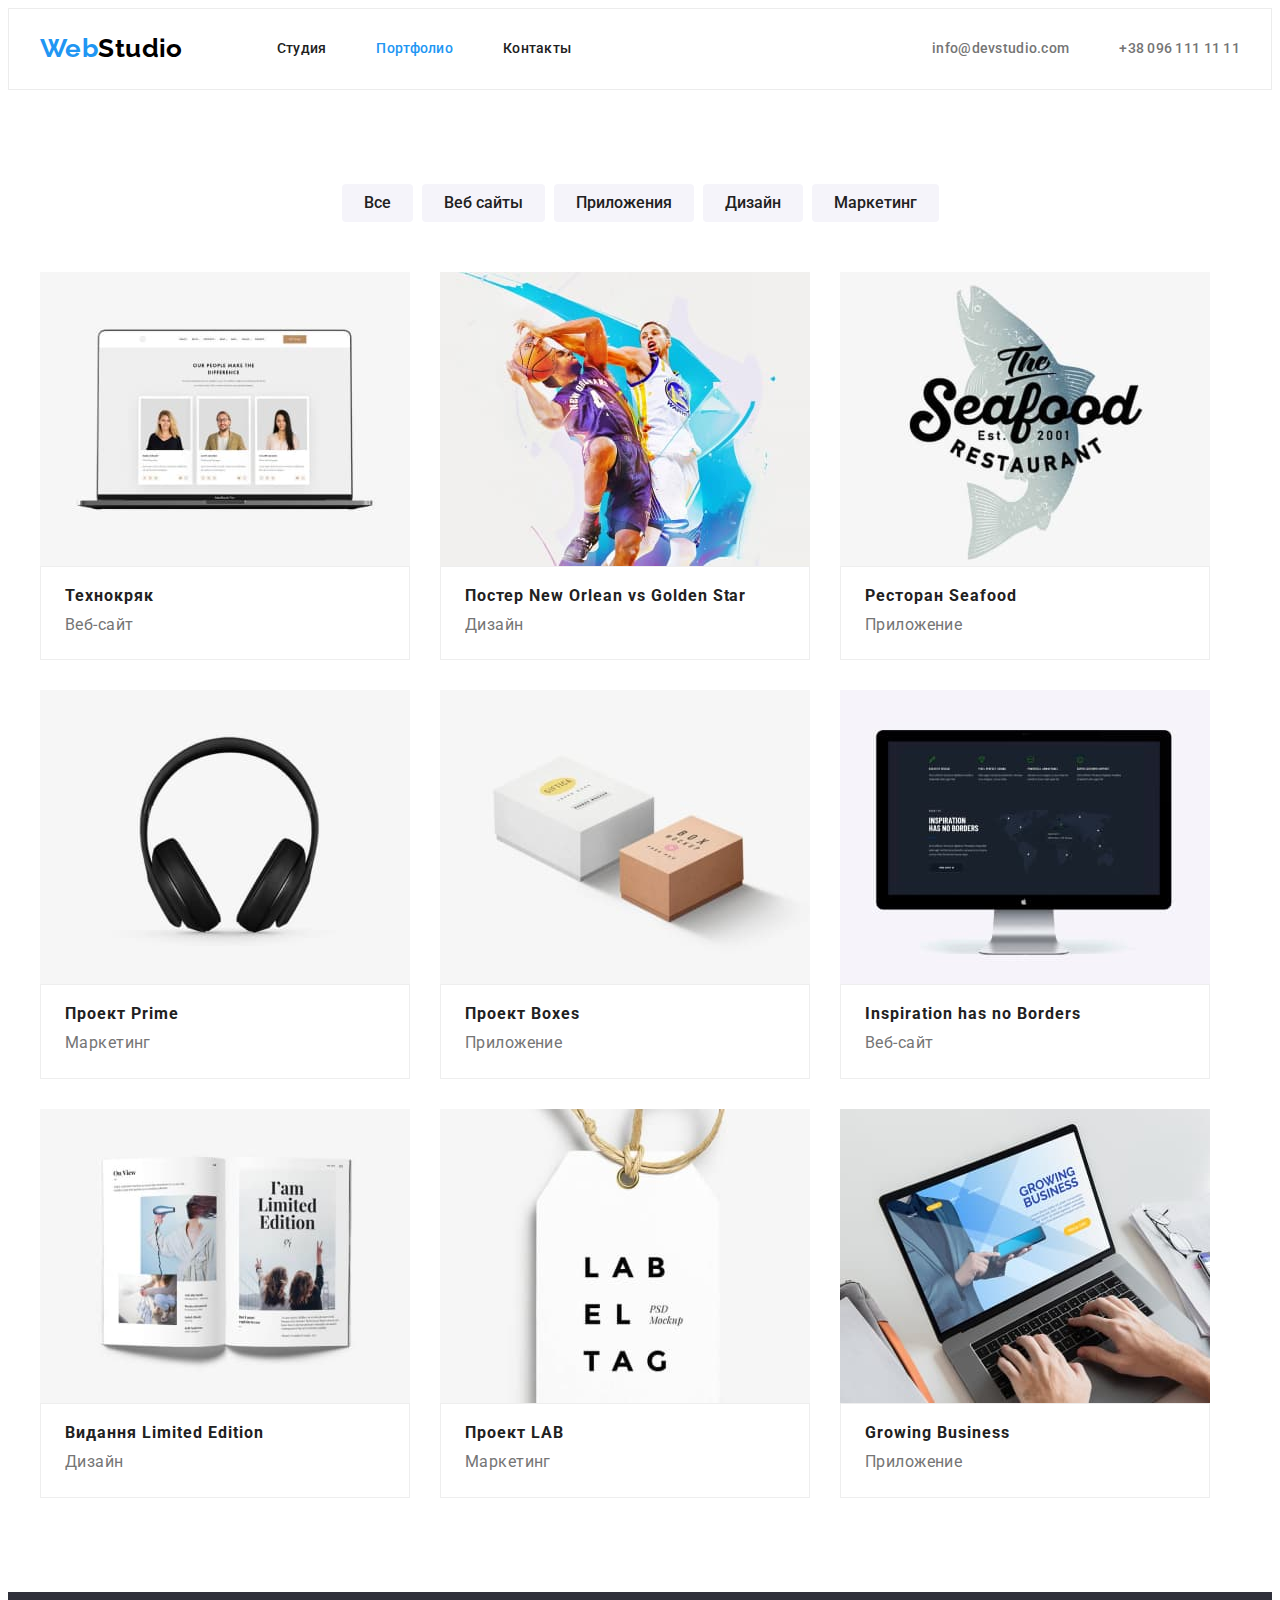
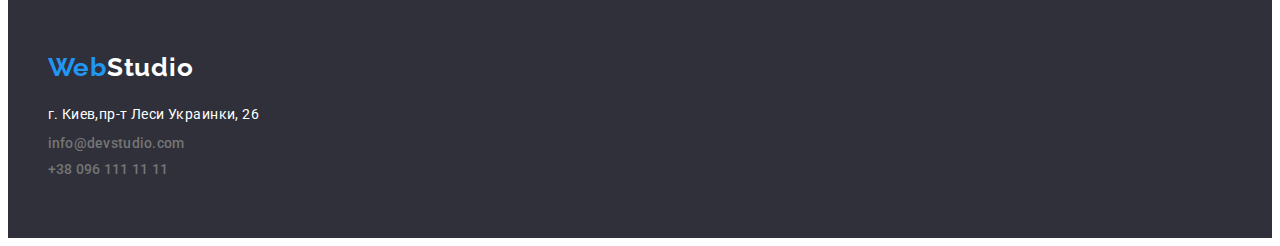
==== portfolio.html @ 620ed5c5 "First commit" ====
<!DOCTYPE html>
<html lang="ru">

<head>
  <meta charset="UTF-8">
  <meta http-equiv="X-UA-Compatible" content="IE=edge">
  <meta name="viewport" content="width=device-width, initial-scale=1.0">
  <title>Document</title>
  <link rel="preconnect" href="https://fonts.googleapis.com">
  <link rel="preconnect" href="https://fonts.gstatic.com" crossorigin>
  <link href="https://fonts.googleapis.com/css2?family=Raleway:wght@700&family=Roboto:wght@400;500;700;900&display=swap"
    rel="stylesheet">
    <link rel="stylesheet" href="https://cdnjs.cloudflare.com/ajax/libs/modern-normalize/1.1.0/modern-normalize.min.css"
      integrity="sha512-wpPYUAdjBVSE4KJnH1VR1HeZfpl1ub8YT/NKx4PuQ5NmX2tKuGu6U/JRp5y+Y8XG2tV+wKQpNHVUX03MfMFn9Q=="
      crossorigin="anonymous" referrerpolicy="no-referrer" />
  <link rel="stylesheet" href="./css/styles.css">
</head>
<body>
  <header class="header">
    <div class="conteiner header-conteiner">
    <nav class="navigation">
      <a class="logo link" href="/" lang="en">
        <span class="main-logo">Web</span>Studio
      </a>
      <ul class="nav list">
        <li class="nav-list-item"> <a class="nav-list link" href="./index.html">Студия</a></li>
        <li class="nav-list-item"> <a class="nav-list link is-active" href="">Портфолио</a></li>
        <li class="nav-list-item"> <a class="nav-list link" href="">Контакты</a></li>
      </ul>
    </nav>
    <ul class="contact contact-list list">
      <li class="contact-list-item"> <a class="contact-mail link" href="mailto:info@devstudio.com">info@devstudio.com</a></li>
      <li class="contact-list-item"> <a class="contact-number link" href="tel:+380961111111">+38 096 111 11 11</a></li>
    </ul>
    </div>
  </header>
  <main>
    <section class="section">
    <div class="conteiner">
      <h2 style="display: none;">Фильтр по примерам работ</h2>
    <ul class="filter list">
     <li class="filter-items"><button class="filter-btn" type="button">Все</button></li>
     <li class="filter-items"> <button class="filter-btn" type="button">Веб сайты</button> </li>
     <li class="filter-items"> <button class="filter-btn" type="button">Приложения</button> </li>
     <li class="filter-items"> <button class="filter-btn" type="button">Дизайн</button> </li>
     <li class="filter-items"> <button class="filter-btn" type="button">Маркетинг</button> </li>
    </ul>
    </div>
      <h2 style="display: none;">Примеры работ</h2>
      <div class="conteiner">
    <ul class="example-work list">
      <li class="example-work-items">
        <img src="./img/website.jpg" alt="веб сайт" width="370" height="294">
        <div class="conteiner-example">
        <h3 class="secondary-subtitle">Технокряк</h3>
        <p class="secondary-text">Веб-сайт</p>
        </div>
      </li>
      <li class="example-work-items">
        <img src="./img/design.jpg" alt="дизайн" width="370" height="294">
        <div class="conteiner-example">
        <h3 class="secondary-subtitle">Постер New Orlean vs Golden Star</h3>
        <p class="secondary-text">Дизайн</p>
        </div>
      </li>
      <li class="example-work-items">
        <img src="./img/application.jpg" alt="приложение" width="370" height="294">
        <div class="conteiner-example">
        <h3 class="secondary-subtitle">Ресторан Seafood</h3>
        <p class="secondary-text">Приложение</p>
        </div>
      </li>
      <li class="example-work-items">
        <img src="./img/marketing.jpg" alt="маркетинг" width="370" height="294">
        <div class="conteiner-example">
        <h3 class="secondary-subtitle">Проект Prime</h3>
        <p class="secondary-text">Маркетинг</p>
        </div>
      </li>
      <li class="example-work-items">
        <img src="./img/addition.jpg" alt="приложение" width="370" height="294">
        <div class="conteiner-example">
        <h3 class="secondary-subtitle">Проект Boxes</h3>
        <p class="secondary-text">Приложение</p>
        </div>
      </li>
      <li class="example-work-items">
        <img src="./img/website2.jpg" alt="веб сайт" width="370" height="294">
        <div class="conteiner-example">
        <h3 class="secondary-subtitle" lang="en">Inspiration has no Borders</h3>
        <p class="secondary-text">Веб-сайт</p>
        </div>
      </li>
      <li class="example-work-items">
        <img src="./img/design2.jpg" alt="дизайн" width="370" height="294">
        <div class="conteiner-example">
        <h3 class="secondary-subtitle">Видання Limited Edition</h3>
        <p class="secondary-text">Дизайн</p>
        </div>
      </li>
      <li class="example-work-items">
        <img src="./img/marketing2.jpg" alt="маркетинг" width="370" height="294">
        <div class="conteiner-example">
        <h3 class="secondary-subtitle">Проект LAB</h3>
        <p class="secondary-text">Маркетинг</p>
        </div>
      </li>
      <li class="example-work-items">
        <img src="./img/addition2.jpg" alt="приложение" width="370" height="294">
        <div class="conteiner-example">
        <h3 class="secondary-subtitle" lang="en">Growing Business</h3>
        <p class="secondary-text">Приложение</p>
        </div>
      </li>
    </ul>
    </div>
    </section>
  </main>
<footer>
  <div class="conteiner conteiner-footer">
  <a class="footer-logo link" href="/" lang="en">
    <span class="main-logo">Web</span>Studio
  </a>
  <address>
    <ul class="list">
      <li class="footer-address"><a class="address link" href="https://goo.gl/maps/7iSsdwD6weHtM2xa7" target="blank"
          rel="noopener noreferrer">г. Киев,пр-т Леси Украинки, 26</a></li>
      <li class="footer-contact"><a class="contact-mail link" href="mailto:info@devstudio.com">info@devstudio.com</a></li>
      <li><a class="contact-number link" href="tel:+380961111111">+38 096 111 11 11</a></li>
    </ul>
  </address>
  </div>
</footer>
</body>
</html>
---- css/styles.css ----
:root {
  --main-font-family: "Roboto", sans-serif;
  --basic-color-font: #212121;
  --secondary-color-font: #757575;
  --color-accent: #2196F3;
  --secondary-color-accent:#FFFFFF;
  --main-beckground-color:#E5E5E5;}

.list {list-style: none;}

.link {text-decoration: none;}

h1,h2,h3,p {
  margin-top: 0;
  margin-bottom: 0;
}

ul,ol {
margin-top: 0;
margin-bottom: 0;
padding-left: 0;
}

img {
display: block;
}

address {font-style: normal;}

body {
font-family: var(--main-font-family);
font-size: 14px;
line-height: 1.14;
background: var(--secondary-color-accent);
letter-spacing: 0.03em;
}

footer {
background: #2F303A;
}

.conteiner {
width:1200px;
padding-left: 15px;
padding-right: 15px;
margin-left: auto;
margin-right: auto;}

.section {
padding-top: 94px;
padding-bottom: 94px;}

/*=======HEADER=======*/

.header {
/*padding-top: 24px;
padding-bottom: 25px;*/
height: 80px;;
border: 1px solid #ECECEC;
}

.header-conteiner {
display: flex;
}

.navigation {
display: flex;
align-items: center;
}

.header-conteiner {
display: flex;
justify-content:space-between;
}

.logo {
  margin-right: 94px;
  padding-top: 24px;
  padding-bottom: 25px;

  font-family: 'Raleway', sans-serif;
  color: #000000;
  font-weight: 700;
  font-size: 26px;
  line-height:1.19;
}

.main-logo {color:var(--color-accent)}

.nav-list { 
font-family:var(--main-font-family);
font-weight: 500;
letter-spacing: 0.02em;
color: var(--basic-color-font);
}

.nav-list:hover, 
.nav-list:focus 
{
color: var(--color-accent);
}

.nav-list-item {
display: block;
padding-top: 32px;
padding-bottom: 32px;
}

.contact-list-item {
  padding-top: 32px;
  padding-bottom: 32px;
  }

.nav {
display: flex;
gap: 50px;
}
 

.contact {
display: flex;
align-items: center;
gap: 50px;}


.is-active {color: var(--color-accent);}

.contact-mail {
font-family: var(--main-font-family);
font-weight: 500;
letter-spacing: 0.02em;
color: var(--secondary-color-font);}

.contact-mail:hover,
.contact-mail:focus {
color: var(--color-accent)
}

.contact-number {
font-family: var(--main-font-family);
font-weight: 500;
letter-spacing: 0.02em;
color: var(--secondary-color-font);}

.contact-number:hover,
.contact-number:focus 
{color: var(--color-accent);}

/*=======END HEADER=======*/

/*=======START HERO=======*/

.hero {
background: #2F303A;
padding-top: 200px;
padding-bottom: 200px;}

.main-title {
text-align: center;
width: 696px;
margin-left: auto;
margin-right: auto;

font-family: var(--main-font-family);
font-style: Black;
font-size: 44px;
line-height: 1.36;
letter-spacing: 0.06em;
text-transform: uppercase;

color: var(--secondary-color-accent);
}

.modal-btn {
display: block;
margin: auto;
margin-top: 30px;
padding: 10px 32px;
border: var(--color-accent);
border-radius: 4px;
box-shadow: 0px 4px 4px rgba(0, 0, 0, 0.15);

font-family: var(--main-font-family);
font-weight: 700;
font-size: 16px;
line-height: 1.87;
letter-spacing: 0.06em;
color: var(--secondary-color-accent);
background:var(--color-accent);
cursor: pointer;}

.modal-btn:hover,
.modal-btn:focus
{background: var(--color-accent);}

/*=======END HERO=======*/

/*=======SECTION BENEFITS=======*/

/*.benefits {background:#E5E5E5;}*/

.benefits-list {display: flex;}

.benefits-items:not(:last-child) {
margin-right: 30px;
}

.subtitle {
margin-bottom: 10px;

font-family: var(--main-font-family);
font-weight: 700;
font-size: 14px;
line-height: 1.14;
text-transform: uppercase;

color: var(--basic-color-font);}

.subtitle-team {
  margin-bottom: 10px;

  font-family: var(--main-font-family);
  font-weight: 500;
  font-size: 16px;
  line-height: 1.18;
  text-align: center;

  color:var(--basic-color-font);}

.text {
font-family: var(--main-font-family);
  font-size: 14px;
  line-height: 1.71;

  color: var(--secondary-color-font);
}

.text-team {font-family: var(--main-font-family);
  font-size: 16px;
  line-height: 1.18;
  text-align: center;

  color: var(--secondary-color-font);}

.title {
  margin-bottom: 50px;
  font-family: var(--main-font-family);
  font-weight: 700;
  font-size: 36px;
  line-height: 1.16;
  text-align: center;
  
  color: var(--basic-color-font);}

/*======= END SECTION BENEFITS=======*/

/*=======SECTION FIELD=======*/

.field-section {
padding-top: 0px;
}

.field {
display: flex;
flex-wrap: wrap;
margin-left: -30px;
}

.field-item {
flex-basis: calc((100% - 90px) / 3);
margin-left: 30px;
}
/*======= END SECTION FIELD=======*/

/*=======SECTION COMMAND=======*/

.team-section {
background: #F5F4FA;
}

.team-list {
display: flex;
flex-wrap: wrap;
margin-left: -30px;
}

.team-items {
flex-basis: calc((100% - 120px) / 4);
margin-left: 30px;
}

.conteiner-team {
background: var(--secondary-color-accent);
padding-top: 30px;
padding-bottom: 30px;
border-radius: 0px 0px 4px 4px;
}

/*=======END SECTION COMMAND=======*/

/*=======FOOTER=======*/

.footer-logo {
display: block;
margin-bottom: 20px;

font-family: 'Raleway';
font-style: normal;
font-weight: 700;
font-size: 26px;
line-height: 1.19;
letter-spacing: 0.03em;
color: var(--secondary-color-accent);
}

.address {
font-family: var(--main-font-family);
font-style: Regular;
font-size: 14px;
line-height: 1.71;
color: var(--secondary-color-accent);}

.section-footer {
background: #2F303A;
}

/*======= END FOOTER=======*/

/*=======PORTFOLIO PADGE=======*/

.secondary-text {
font-family: var(--main-font-family);
font-size: 16px;
line-height: 1.87;

color: var(--secondary-color-font);}

.secondary-subtitle{
margin-bottom: 4px;

font-family: var(--main-font-family);
font-weight: 700;
letter-spacing: 0.06em;

color: var(--basic-color-font);}

.filter {
display: flex;
justify-content: center;
margin-bottom: 50px;
gap: 9px;
}

.filter-btn {
  padding:6px 22px;

  border: var(--basic-color-font);

  font-family: var(--main-font-family);
  font-weight: 500;
  font-size: 16px;
  line-height: 1.62;
  text-align: center;
  cursor: pointer;

  color: var(--basic-color-font);
  background: #F5F4FA;

  border-radius: 4px;}

.filter-btn:hover,
.filter-btn:focus {
  background: var(--color-accent);
  color: var(--secondary-color-accent);
  border: var(--color-accent);
  }

.example-work {
display: flex;
flex-wrap: wrap;
gap: 30px;
}

.example-work-items:not(:3n) {
flex-basis: calc(100%-60px)/3;
margin-right: 30px;
margin-bottom: 20px;
}

.conteiner-example {
padding: 20px 24px;
border: 1px solid #EEEEEE;
}

.footer-address {
margin-bottom: 10px;
}

.footer-contact {
margin-bottom: 10px;
}

.conteiner-footer {
padding-right: 0px;
padding-bottom: 60px;
padding-top: 60px;
}

.logo-footer {
margin-right: 0px;
margin-bottom: 20px;
}
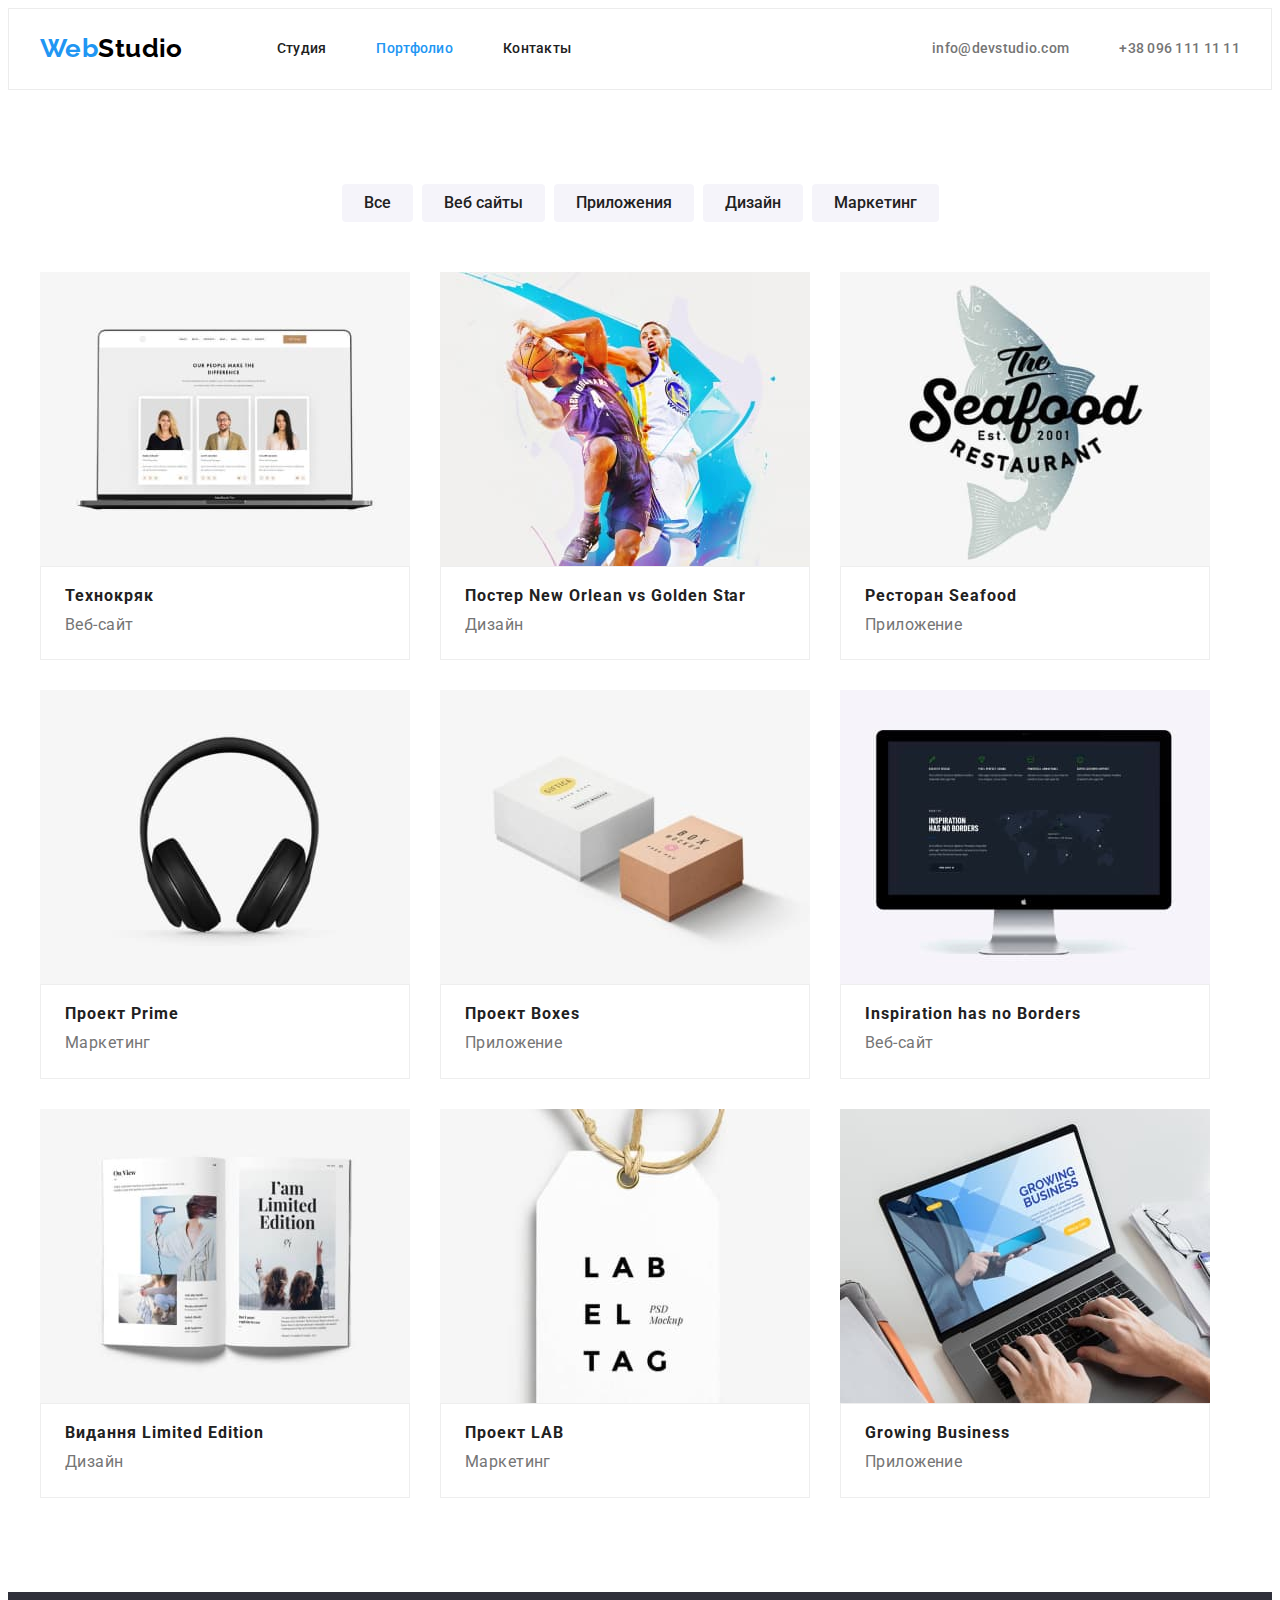
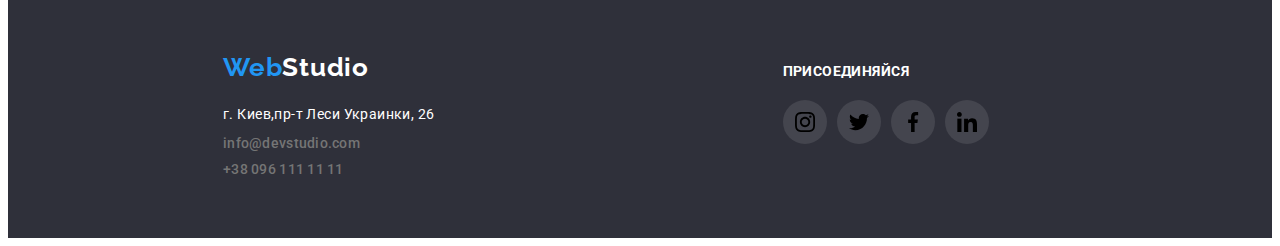
==== commit b18386c6: "First commit" ====
--- a/portfolio.html
+++ b/portfolio.html
@@ -37,7 +37,7 @@
   <main>
     <section class="section">
     <div class="conteiner">
-      <h2 style="display: none;">Фильтр по примерам работ</h2>
+      <h2 class="visyally-hidden">Фильтр по примерам работ</h2>
     <ul class="filter list">
      <li class="filter-items"><button class="filter-btn" type="button">Все</button></li>
      <li class="filter-items"> <button class="filter-btn" type="button">Веб сайты</button> </li>
@@ -46,7 +46,7 @@
      <li class="filter-items"> <button class="filter-btn" type="button">Маркетинг</button> </li>
     </ul>
     </div>
-      <h2 style="display: none;">Примеры работ</h2>
+      <h2 class="visyally-hidden">Примеры работ</h2>
       <div class="conteiner">
     <ul class="example-work list">
       <li class="example-work-items">
@@ -116,20 +116,36 @@
     </div>
     </section>
   </main>
-<footer>
-  <div class="conteiner conteiner-footer">
-  <a class="footer-logo link" href="/" lang="en">
-    <span class="main-logo">Web</span>Studio
-  </a>
-  <address>
-    <ul class="list">
-      <li class="footer-address"><a class="address link" href="https://goo.gl/maps/7iSsdwD6weHtM2xa7" target="blank"
-          rel="noopener noreferrer">г. Киев,пр-т Леси Украинки, 26</a></li>
-      <li class="footer-contact"><a class="contact-mail link" href="mailto:info@devstudio.com">info@devstudio.com</a></li>
-      <li><a class="contact-number link" href="tel:+380961111111">+38 096 111 11 11</a></li>
+  <footer class="section-footer">
+    <div class="conteiner conteiner-footer">
+    <a class="footer-logo link" href="/" lang="en">
+        <span class="main-logo">Web</span>Studio
+    </a>
+    <address>
+        <ul class="list">
+            <li class="footer-address"><a class="address link" href="https://goo.gl/maps/7iSsdwD6weHtM2xa7" 
+                target="blank" rel="noopener noreferrer">г. Киев,пр-т Леси Украинки, 26</a></li>
+            <li class="footer-contact"><a class="contact-mail link" href="mailto:info@devstudio.com">info@devstudio.com</a></li>
+            <li><a class="contact-number link" href="tel:+380961111111">+38 096 111 11 11</a></li>
+        </ul>
+    </address>
+    </div>
+    <div class="conteiner footer-social">
+    <p class="text-footer">ПРИСОЕДИНЯЙСЯ</p>
+    <ul class="footer-social-item list">
+        <li> <a class="social-footer" href=""><svg class="social-footer-icon" width="20" height="20"><use href="./img/sprate-svg.svg#instagram"></use></svg>
+        </a></li>
+        <li> <a class="social-footer" href=""><svg class="social-footer-icon" width="20" height="20"><use href="./img/sprate-svg.svg#twitter"></use></svg>
+        </a></li>
+        </a></li>
+        <li> <a class="social-footer" href=""><svg class="social-footer-icon" width="20" height="20"><use href="./img/sprate-svg.svg#facebook"></use></svg>
+        </a></li>
+        </a></li>
+        <li> <a class="social-footer" href=""><svg class="social-footer-icon" width="20" height="20"><use href="./img/sprate-svg.svg#linkedin"></use></svg>
+        </a></li>
+        </a></li>  
     </ul>
-  </address>
-  </div>
+    </div>
 </footer>
 </body>
 </html>--- a/css/styles.css
+++ b/css/styles.css
@@ -50,6 +50,17 @@
 padding-top: 94px;
 padding-bottom: 94px;}
 
+.visyally-hidden {
+position: absolute;
+width: 1px;
+height: 1px;
+margin: -1px;
+padding: 0px;
+overflow: hidden;
+border: 0;
+clip: rect(0 0 0 0);
+}
+
 /*=======HEADER=======*/
 
 .header {
@@ -146,12 +157,32 @@
 .contact-number:focus 
 {color: var(--color-accent);}
 
+.mail-svg {
+fill: #757575;
+}
+
+.tel-svg {
+fill: #757575;
+}
+
+.mail-svg:hover,
+.mail-svg:focus {
+  fill: var(--color-accent);
+}
+
+.tel-svg:hover,
+.tel-svg:focus {
+  fill: var(--color-accent);
+}
 /*=======END HEADER=======*/
 
 /*=======START HERO=======*/
 
 .hero {
-background: #2F303A;
+background-image:linear-gradient(rgba(47, 48, 58, 0.4), rgba(47, 48, 58, 0.4)), 
+  url("../img/hero.png");
+background-size: cover;
+background-color: #C4C4C4;
 padding-top: 200px;
 padding-bottom: 200px;}
 
@@ -197,8 +228,6 @@
 
 /*=======SECTION BENEFITS=======*/
 
-/*.benefits {background:#E5E5E5;}*/
-
 .benefits-list {display: flex;}
 
 .benefits-items:not(:last-child) {
@@ -235,7 +264,10 @@
   color: var(--secondary-color-font);
 }
 
-.text-team {font-family: var(--main-font-family);
+.text-team {
+  margin-bottom: 16px;
+
+  font-family: var(--main-font-family);
   font-size: 16px;
   line-height: 1.18;
   text-align: center;
@@ -293,10 +325,68 @@
 background: var(--secondary-color-accent);
 padding-top: 30px;
 padding-bottom: 30px;
+padding-left: 32px;
+padding-right: 32px;
 border-radius: 0px 0px 4px 4px;
-}
+box-shadow: 0px 1px 3px rgba(0, 0, 0, 0.12), 0px 1px 1px rgba(0, 0, 0, 0.14), 0px 2px 1px rgba(0, 0, 0, 0.2);
+}
+
+.team-items-social {
+display: flex;
+justify-content: center;
+justify-content: space-between;
+}
+
+.social-items-icon {
+fill: #AFB1B8;
+} 
+
+.social-items-icon:hover,
+.social-items-icon:focus {
+fill: #FFFFFF;
+}
+
+.social-items {
+display: flex;
+align-items: center;
+justify-content: center;
+width: 44px;
+height: 44px;
+background-color: #FFFFFF;
+border-radius: 50%;
+}
+
+.social-items:hover,
+.social-items:focus { 
+background-color: var(--color-accent);
+fill: #FFFFFF}
 
 /*=======END SECTION COMMAND=======*/
+
+/*=======CLIENT=======*/
+
+.client {
+display: flex;
+justify-content:center;
+gap: 30px;
+fill: #AFB1B8;
+}
+
+.client-items :hover,
+.client-items :focus {
+fill: var(--color-accent);
+}
+
+.client-list {
+box-sizing: border-box;
+
+position: absolute;
+width: 170px;
+height: 92px;
+left: 215px;
+
+border: 1px solid #AFB1B8;
+border-radius: 4px;}
 
 /*=======FOOTER=======*/
 
@@ -321,9 +411,78 @@
 color: var(--secondary-color-accent);}
 
 .section-footer {
+display: flex;
 background: #2F303A;
 }
 
+.social-footer {
+display: flex;
+align-items: center;
+justify-content: center;
+margin-right: 10px;
+width: 44px;
+height: 44px;
+background-color: rgba(255, 255, 255, 0.1);
+border-radius: 50%;
+}
+
+.social-footer :hover,
+.social-footer :focus {
+background-color: var(--color-accent);
+}
+
+.social-footer-icon {
+  justify-content: center;
+  align-items: center;
+}
+
+.social-footer-icon :hover,
+.social-footer-icon :focus {
+fill: #EEEEEE;
+}
+
+.footer-social-item {
+display: flex;
+justify-content: left;
+}
+
+.text-footer {
+  margin-bottom: 20px;
+  font-family: var(--main-font-family);
+  font-style: normal;
+  font-weight: 700;
+  font-size: 14px;
+  line-height: 1.14;
+  letter-spacing: 0.03em;
+  
+  color: var(--secondary-color-accent);
+}
+
+.footer-social {
+display: block;
+padding-top: 72px;
+}
+
+.footer-address {
+  margin-bottom: 10px;
+  }
+  
+  .footer-contact {
+  margin-bottom: 10px;
+  }
+  
+  .conteiner-footer {
+  padding-right: 0px;
+  padding-bottom: 60px;
+  padding-top: 60px;
+  margin-right: 70px;
+  margin-left: 200px;
+  }
+  
+  .logo-footer {
+  margin-right: 0px;
+  margin-bottom: 20px;
+  }
 /*======= END FOOTER=======*/
 
 /*=======PORTFOLIO PADGE=======*/
@@ -391,22 +550,3 @@
 padding: 20px 24px;
 border: 1px solid #EEEEEE;
 }
-
-.footer-address {
-margin-bottom: 10px;
-}
-
-.footer-contact {
-margin-bottom: 10px;
-}
-
-.conteiner-footer {
-padding-right: 0px;
-padding-bottom: 60px;
-padding-top: 60px;
-}
-
-.logo-footer {
-margin-right: 0px;
-margin-bottom: 20px;
-}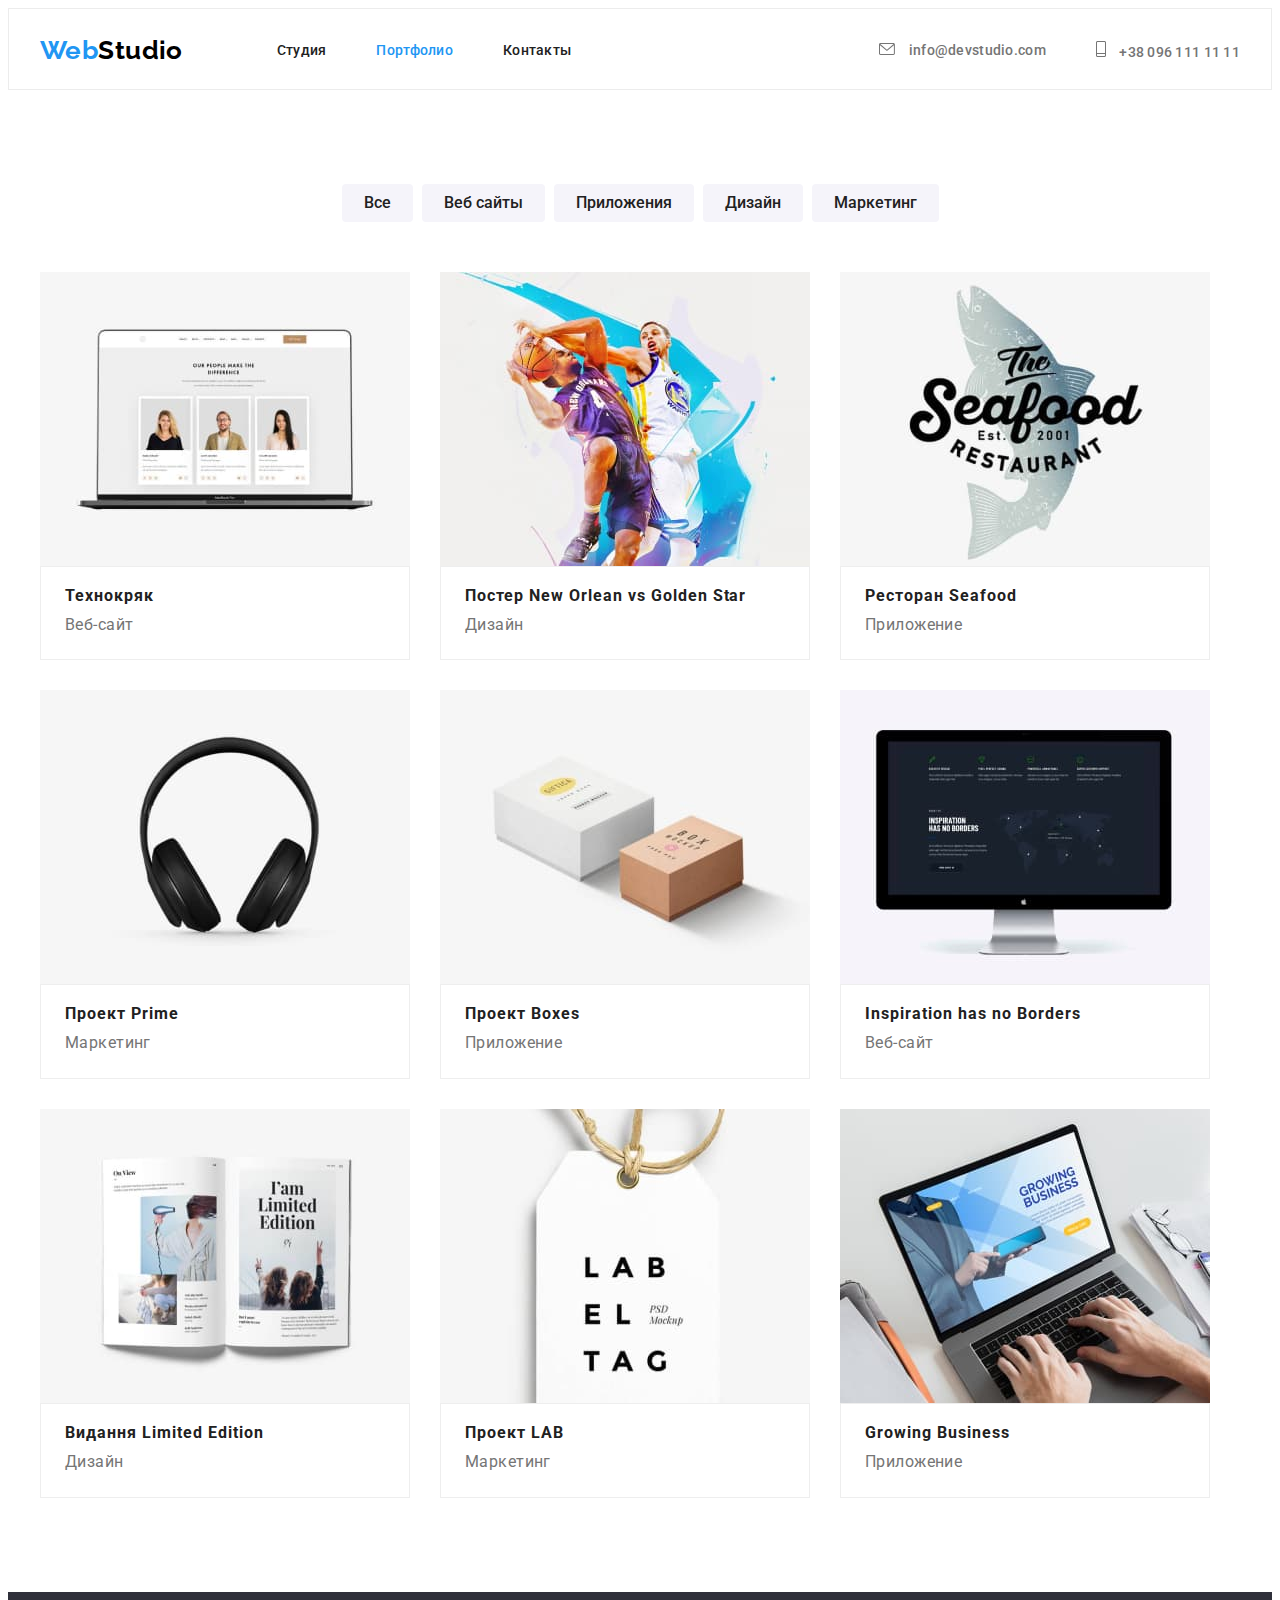
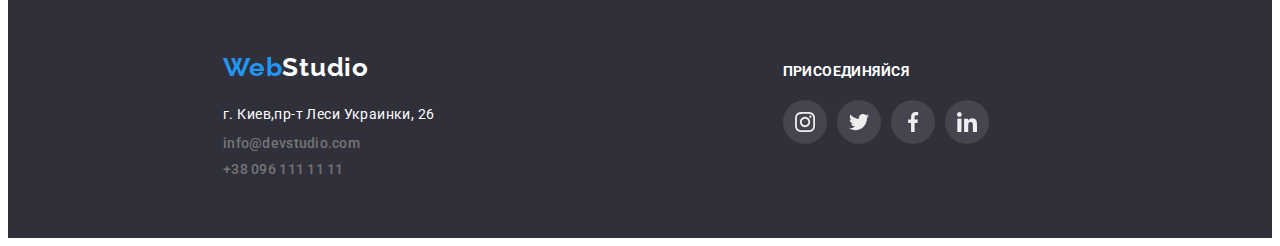
==== commit 9a22353f: "First commit" ====
--- a/portfolio.html
+++ b/portfolio.html
@@ -19,27 +19,35 @@
   <header class="header">
     <div class="conteiner header-conteiner">
     <nav class="navigation">
-      <a class="logo link" href="/" lang="en">
-        <span class="main-logo">Web</span>Studio
-      </a>
-      <ul class="nav list">
-        <li class="nav-list-item"> <a class="nav-list link" href="./index.html">Студия</a></li>
-        <li class="nav-list-item"> <a class="nav-list link is-active" href="">Портфолио</a></li>
-        <li class="nav-list-item"> <a class="nav-list link" href="">Контакты</a></li>
-      </ul>
+        <a class="logo link"  href="/" lang="en">
+            <span class="main-logo">Web</span>Studio
+        </a>
+        <ul class="nav list">
+            <li class="nav-list-item"> <a class="nav-list link" href="index.html">Студия</a></li>
+            <li class="nav-list-item"> <a class="nav-list link is-active">Портфолио</a></li>
+            <li class="nav-list-item"> <a class="nav-list link" href="">Контакты</a></li>
+        </ul>
     </nav>
-    <ul class="contact contact-list list">
-      <li class="contact-list-item"> <a class="contact-mail link" href="mailto:info@devstudio.com">info@devstudio.com</a></li>
-      <li class="contact-list-item"> <a class="contact-number link" href="tel:+380961111111">+38 096 111 11 11</a></li>
+    <ul class="contact list">
+        <li class="contact-list-item">  
+            <svg class="mail-svg" width="16" height="12">
+            <use href="./img/sprate-svg.svg#email"></use></svg>
+        <a class="contact-mail link" href="mailto:info@devstudio.com">info@devstudio.com</a></li>
+        <li class="contact-list-item"> 
+            <svg class="tel-svg" width="10" height="16">
+            <use href="./img/sprate-svg.svg#telefon"></use>
+            </svg>
+            <a class="contact-number link" href="tel:+380961111111">+38 096 111 11 11</a>
+        </li>
     </ul>
     </div>
-  </header>
+</header>
   <main>
     <section class="section">
     <div class="conteiner">
       <h2 class="visyally-hidden">Фильтр по примерам работ</h2>
     <ul class="filter list">
-     <li class="filter-items"><button class="filter-btn" type="button">Все</button></li>
+     <li class="filter-items"> <button class="filter-btn" type="button">Все</button></li>
      <li class="filter-items"> <button class="filter-btn" type="button">Веб сайты</button> </li>
      <li class="filter-items"> <button class="filter-btn" type="button">Приложения</button> </li>
      <li class="filter-items"> <button class="filter-btn" type="button">Дизайн</button> </li>
--- a/css/styles.css
+++ b/css/styles.css
@@ -118,6 +118,7 @@
 }
 
 .contact-list-item {
+  align-items: center;
   padding-top: 32px;
   padding-bottom: 32px;
   }
@@ -158,10 +159,21 @@
 {color: var(--color-accent);}
 
 .mail-svg {
+margin-right: 10px;
+align-items: center;
 fill: #757575;
 }
 
+
+.mail :hover,
+.mail :focus {
+color: var(--color-accent);
+fill: #2196F3;
+}
+
 .tel-svg {
+margin-right: 10px;
+align-items: center;
 fill: #757575;
 }
 
@@ -180,7 +192,7 @@
 
 .hero {
 background-image:linear-gradient(rgba(47, 48, 58, 0.4), rgba(47, 48, 58, 0.4)), 
-  url("../img/hero.png");
+  url("../img/hero.jpg");
 background-size: cover;
 background-color: #C4C4C4;
 padding-top: 200px;
@@ -284,6 +296,22 @@
   
   color: var(--basic-color-font);}
 
+  .antenna-svg {
+    background-color:#F5F4FA;
+  }
+
+.benefits-items-svg {
+display: flex;
+justify-content: center;
+align-items: center;
+border: 4px solid#F5F4FA;
+background-color:#F5F4FA;
+width: 270px;
+height: 120px;
+border-radius: 4px;
+margin-bottom: 30px;
+}
+
 /*======= END SECTION BENEFITS=======*/
 
 /*=======SECTION FIELD=======*/
@@ -377,17 +405,25 @@
 fill: var(--color-accent);
 }
 
-.client-list {
-box-sizing: border-box;
-
-position: absolute;
+.client-items-logo {
+display: flex;
+justify-content: center;
+align-items: center;
+border: 1px solid#AFB1B8;
+border-radius: 4px;
 width: 170px;
 height: 92px;
-left: 215px;
-
-border: 1px solid #AFB1B8;
-border-radius: 4px;}
-
+}
+
+.client-items :hover,
+.client-items:focus {
+border: var(--color-accent);
+}
+
+.client-items-logo:hover,
+.client-items-logo:focus {
+  border: 1px solid var(--color-accent);
+}
 /*=======FOOTER=======*/
 
 .footer-logo {
@@ -415,6 +451,16 @@
 background: #2F303A;
 }
 
+.footer-social {
+display: block;
+padding-top: 72px;
+}
+
+.footer-social-item {
+display: flex;
+justify-content: left;
+}
+
 .social-footer {
 display: flex;
 align-items: center;
@@ -432,18 +478,7 @@
 }
 
 .social-footer-icon {
-  justify-content: center;
-  align-items: center;
-}
-
-.social-footer-icon :hover,
-.social-footer-icon :focus {
 fill: #EEEEEE;
-}
-
-.footer-social-item {
-display: flex;
-justify-content: left;
 }
 
 .text-footer {
@@ -458,11 +493,6 @@
   color: var(--secondary-color-accent);
 }
 
-.footer-social {
-display: block;
-padding-top: 72px;
-}
-
 .footer-address {
   margin-bottom: 10px;
   }
@@ -532,6 +562,7 @@
   background: var(--color-accent);
   color: var(--secondary-color-accent);
   border: var(--color-accent);
+  box-shadow: 0px 3px 1px rgba(0, 0, 0, 0.1), 0px 1px 2px rgba(0, 0, 0, 0.08), 0px 2px 2px rgba(0, 0, 0, 0.12);
   }
 
 .example-work {
@@ -550,3 +581,7 @@
 padding: 20px 24px;
 border: 1px solid #EEEEEE;
 }
+
+.example-work :hover,
+.example-work :focus {
+box-shadow: 0px 1px 1px rgba(0, 0, 0, 0.12), 0px 4px 4px rgba(0, 0, 0, 0.06), 1px 4px 6px rgba(0, 0, 0, 0.16);}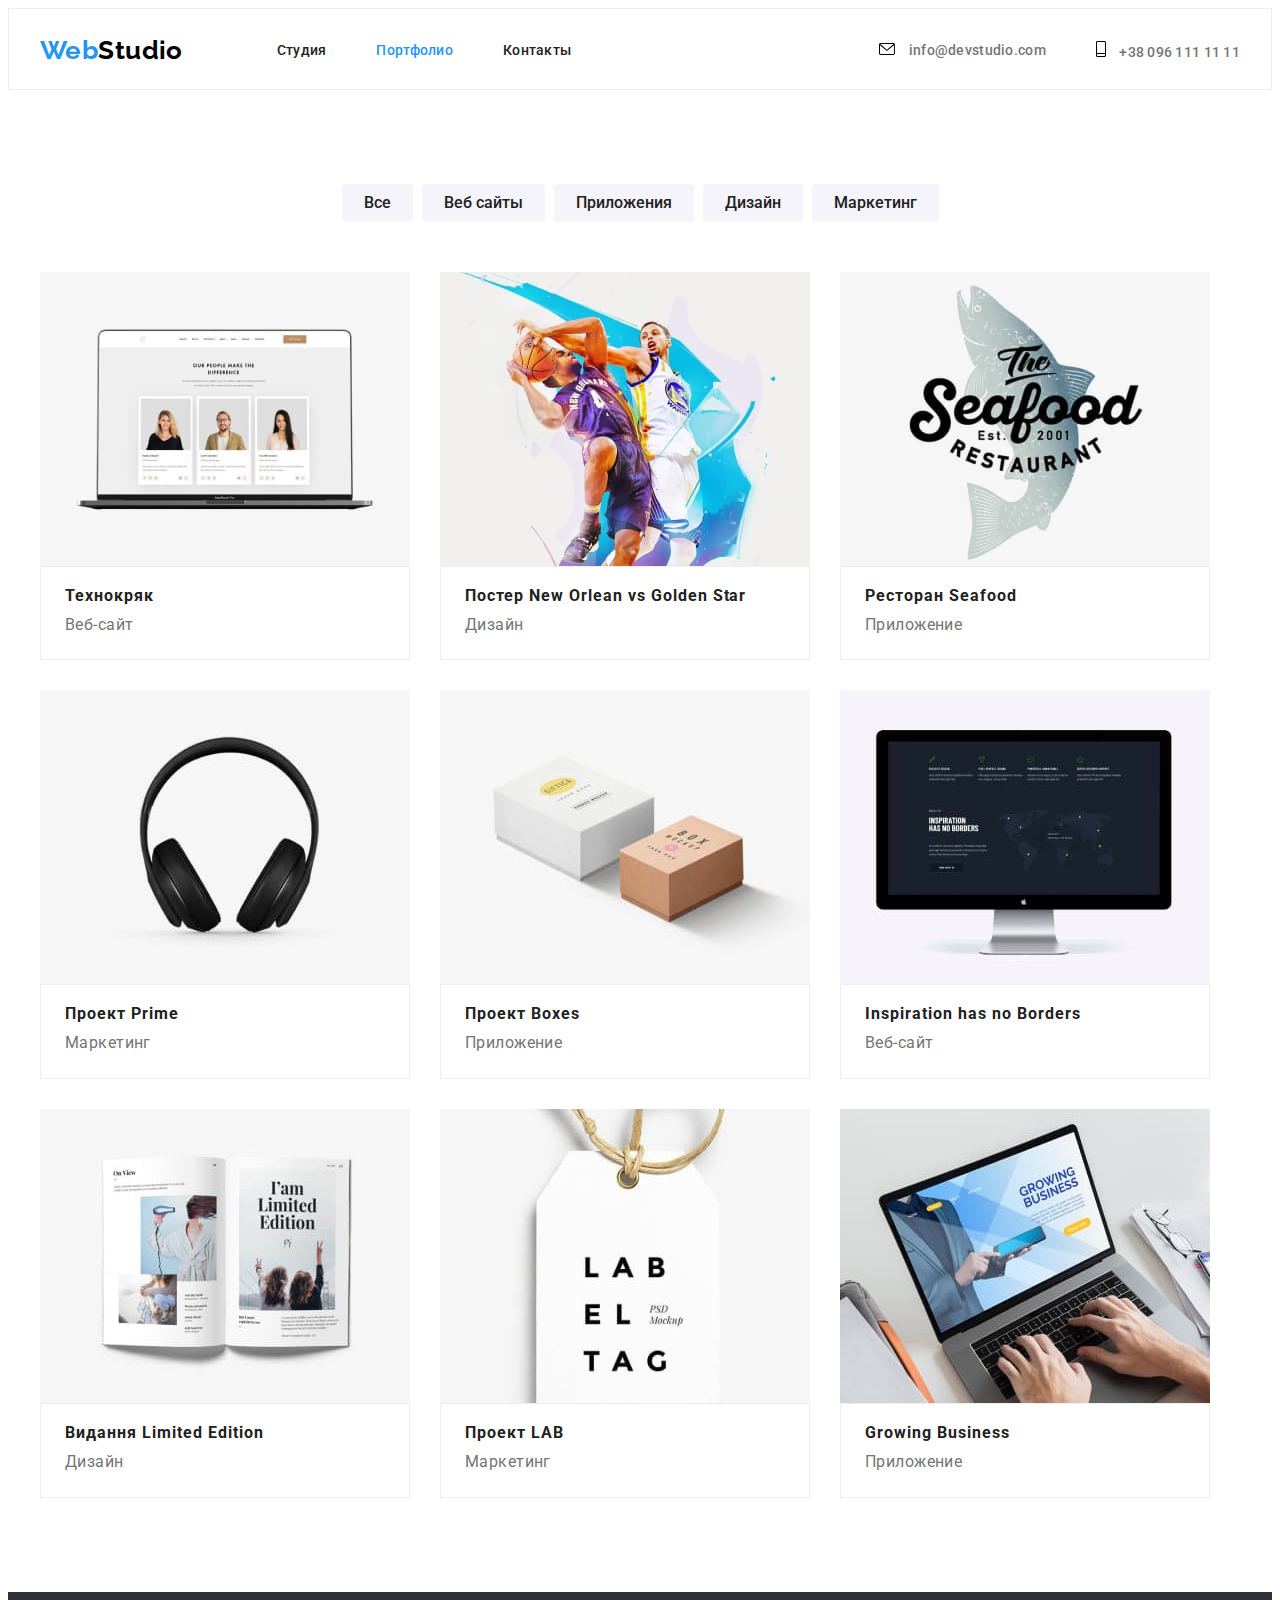
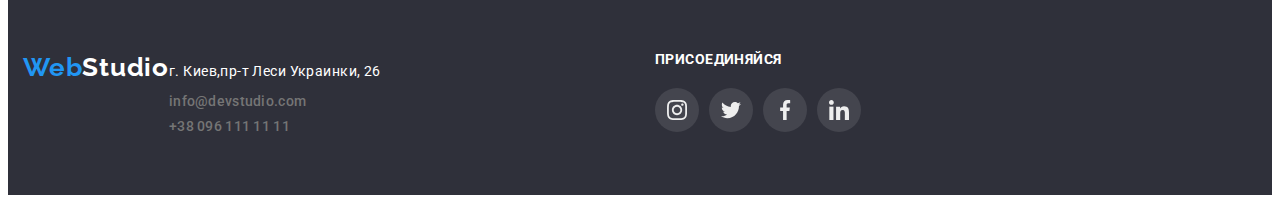
==== commit ab2eff81: "First commit" ====
--- a/portfolio.html
+++ b/portfolio.html
@@ -58,67 +58,76 @@
       <div class="conteiner">
     <ul class="example-work list">
       <li class="example-work-items">
+        <a class="work-example">
         <img src="./img/website.jpg" alt="веб сайт" width="370" height="294">
         <div class="conteiner-example">
         <h3 class="secondary-subtitle">Технокряк</h3>
         <p class="secondary-text">Веб-сайт</p>
-        </div>
+        </div></a>
       </li>
       <li class="example-work-items">
+        <a class="work-example">
         <img src="./img/design.jpg" alt="дизайн" width="370" height="294">
         <div class="conteiner-example">
         <h3 class="secondary-subtitle">Постер New Orlean vs Golden Star</h3>
         <p class="secondary-text">Дизайн</p>
-        </div>
+        </div></a>
       </li>
       <li class="example-work-items">
+        <a class="work-example">
         <img src="./img/application.jpg" alt="приложение" width="370" height="294">
         <div class="conteiner-example">
         <h3 class="secondary-subtitle">Ресторан Seafood</h3>
         <p class="secondary-text">Приложение</p>
-        </div>
+        </div></a>
       </li>
       <li class="example-work-items">
+        <a class="work-example">
         <img src="./img/marketing.jpg" alt="маркетинг" width="370" height="294">
         <div class="conteiner-example">
         <h3 class="secondary-subtitle">Проект Prime</h3>
         <p class="secondary-text">Маркетинг</p>
-        </div>
+        </div></a>
       </li>
       <li class="example-work-items">
+        <a class="work-example">
         <img src="./img/addition.jpg" alt="приложение" width="370" height="294">
         <div class="conteiner-example">
         <h3 class="secondary-subtitle">Проект Boxes</h3>
         <p class="secondary-text">Приложение</p>
-        </div>
+        </div></a>
       </li>
       <li class="example-work-items">
+        <a class="work-example">
         <img src="./img/website2.jpg" alt="веб сайт" width="370" height="294">
         <div class="conteiner-example">
         <h3 class="secondary-subtitle" lang="en">Inspiration has no Borders</h3>
         <p class="secondary-text">Веб-сайт</p>
-        </div>
+        </div></a>
       </li>
       <li class="example-work-items">
+        <a class="work-example">
         <img src="./img/design2.jpg" alt="дизайн" width="370" height="294">
         <div class="conteiner-example">
         <h3 class="secondary-subtitle">Видання Limited Edition</h3>
         <p class="secondary-text">Дизайн</p>
-        </div>
+        </div></a>
       </li>
       <li class="example-work-items">
+        <a class="work-example">
         <img src="./img/marketing2.jpg" alt="маркетинг" width="370" height="294">
         <div class="conteiner-example">
         <h3 class="secondary-subtitle">Проект LAB</h3>
         <p class="secondary-text">Маркетинг</p>
-        </div>
+        </div></a>
       </li>
       <li class="example-work-items">
+        <a class="work-example">
         <img src="./img/addition2.jpg" alt="приложение" width="370" height="294">
         <div class="conteiner-example">
         <h3 class="secondary-subtitle" lang="en">Growing Business</h3>
         <p class="secondary-text">Приложение</p>
-        </div>
+        </div></a>
       </li>
     </ul>
     </div>
--- a/css/styles.css
+++ b/css/styles.css
@@ -161,7 +161,7 @@
 .mail-svg {
 margin-right: 10px;
 align-items: center;
-fill: #757575;
+fill: currentColor;
 }
 
 
@@ -174,7 +174,7 @@
 .tel-svg {
 margin-right: 10px;
 align-items: center;
-fill: #757575;
+fill: currentColor;
 }
 
 .mail-svg:hover,
@@ -191,6 +191,9 @@
 /*=======START HERO=======*/
 
 .hero {
+max-width: 1600px;
+margin-left: auto;
+margin-right: auto;
 background-image:linear-gradient(rgba(47, 48, 58, 0.4), rgba(47, 48, 58, 0.4)), 
   url("../img/hero.jpg");
 background-size: cover;
@@ -304,7 +307,6 @@
 display: flex;
 justify-content: center;
 align-items: center;
-border: 4px solid#F5F4FA;
 background-color:#F5F4FA;
 width: 270px;
 height: 120px;
@@ -366,7 +368,7 @@
 }
 
 .social-items-icon {
-fill: #AFB1B8;
+fill: currentColor;
 } 
 
 .social-items-icon:hover,
@@ -382,6 +384,7 @@
 height: 44px;
 background-color: #FFFFFF;
 border-radius: 50%;
+color:#AFB1B8;
 }
 
 .social-items:hover,
@@ -400,15 +403,24 @@
 fill: #AFB1B8;
 }
 
+.client-items {
+  display: flex;
+  justify-content: center;
+  align-items: center;
+  color: currentColor;
+  border: currentColor;
+  padding-top: 16px;
+  padding-bottom: 16px;
+  padding-left: 32px;
+  padding-right: 32px;
+  border-radius: 4px;
+}
 .client-items :hover,
 .client-items :focus {
 fill: var(--color-accent);
 }
 
 .client-items-logo {
-display: flex;
-justify-content: center;
-align-items: center;
 border: 1px solid#AFB1B8;
 border-radius: 4px;
 width: 170px;
@@ -449,11 +461,12 @@
 .section-footer {
 display: flex;
 background: #2F303A;
-}
-
-.footer-social {
-display: block;
-padding-top: 72px;
+padding-top: 60px;
+padding-bottom: 60px;
+}
+
+.footer-logo-addres {
+margin-right: 70px;
 }
 
 .footer-social-item {
@@ -472,8 +485,8 @@
 border-radius: 50%;
 }
 
-.social-footer :hover,
-.social-footer :focus {
+.social-footer:hover,
+.social-footer:focus {
 background-color: var(--color-accent);
 }
 
@@ -502,11 +515,8 @@
   }
   
   .conteiner-footer {
-  padding-right: 0px;
-  padding-bottom: 60px;
-  padding-top: 60px;
-  margin-right: 70px;
-  margin-left: 200px;
+  display: flex;
+  align-items: baseline;
   }
   
   .logo-footer {
@@ -582,6 +592,10 @@
 border: 1px solid #EEEEEE;
 }
 
-.example-work :hover,
-.example-work :focus {
+.work-example {
+display: block;
+}
+
+.work-example :hover,
+.work-example :focus {
 box-shadow: 0px 1px 1px rgba(0, 0, 0, 0.12), 0px 4px 4px rgba(0, 0, 0, 0.06), 1px 4px 6px rgba(0, 0, 0, 0.16);}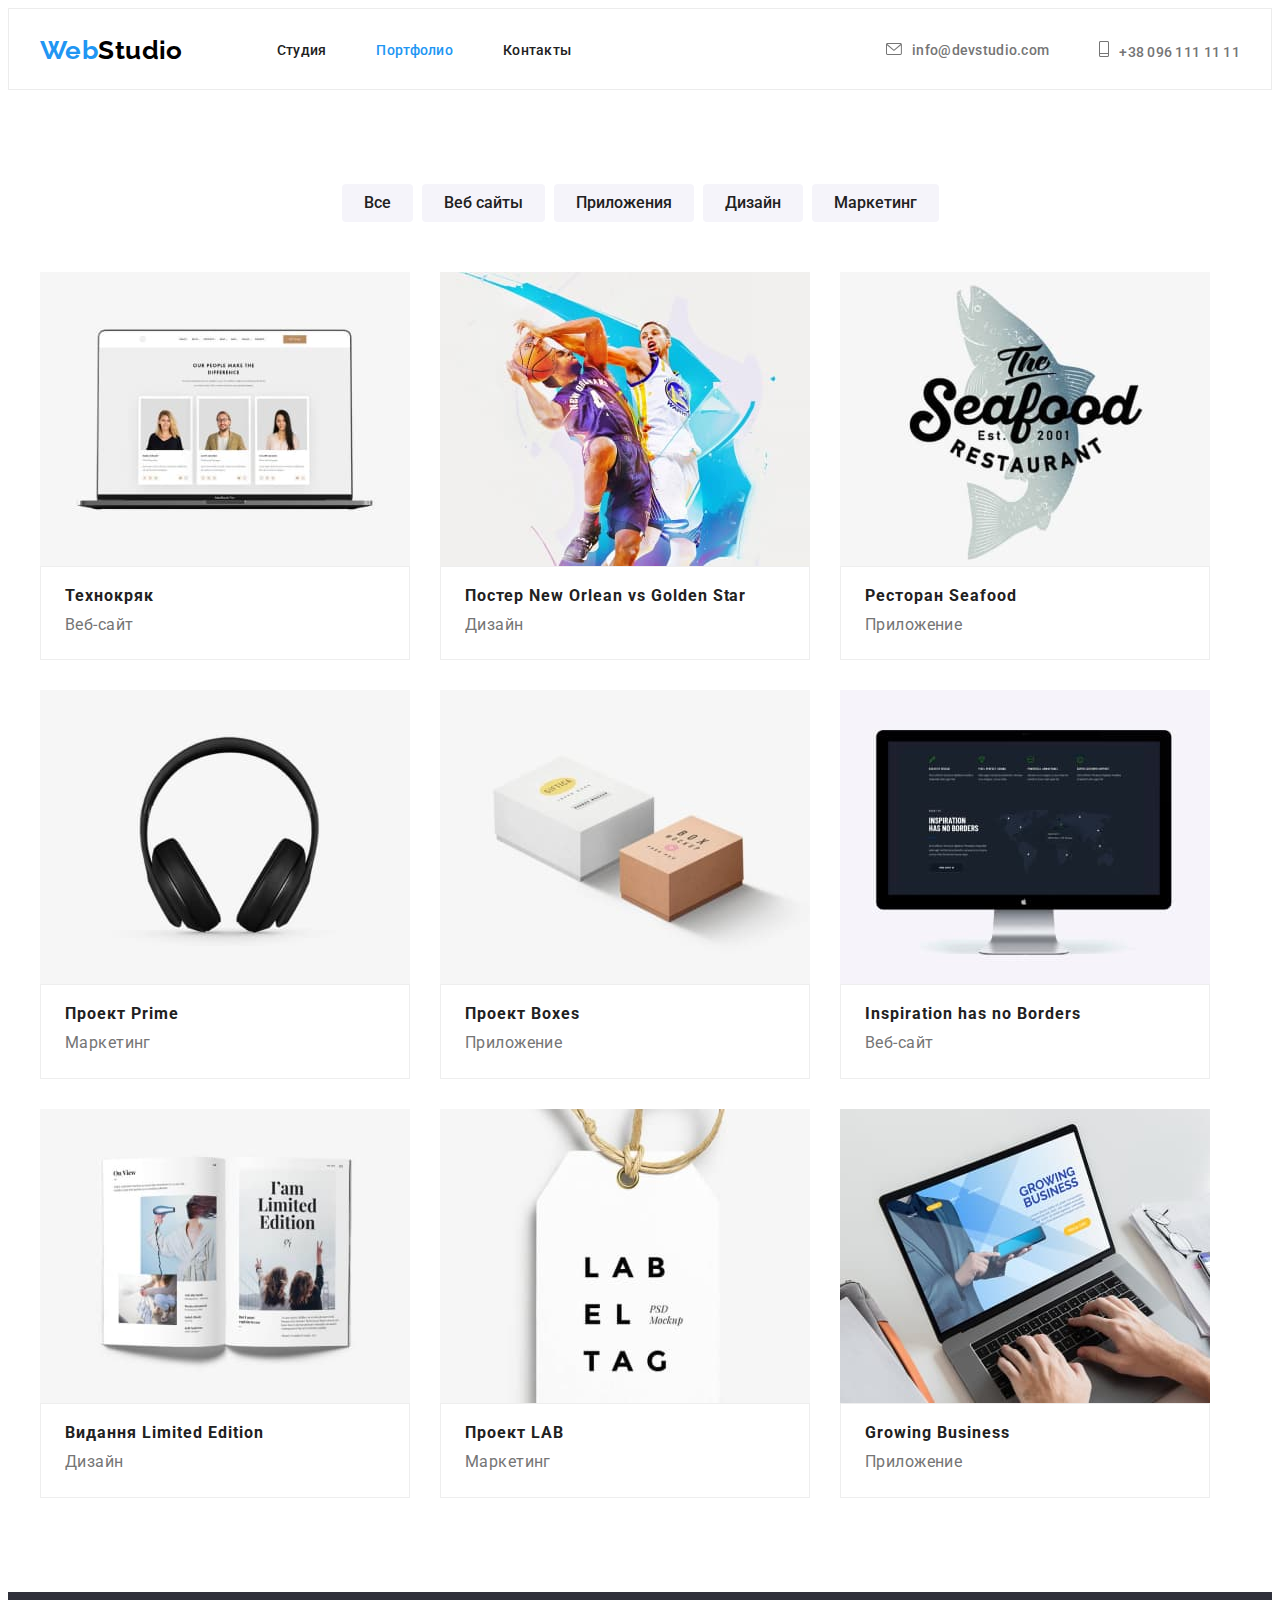
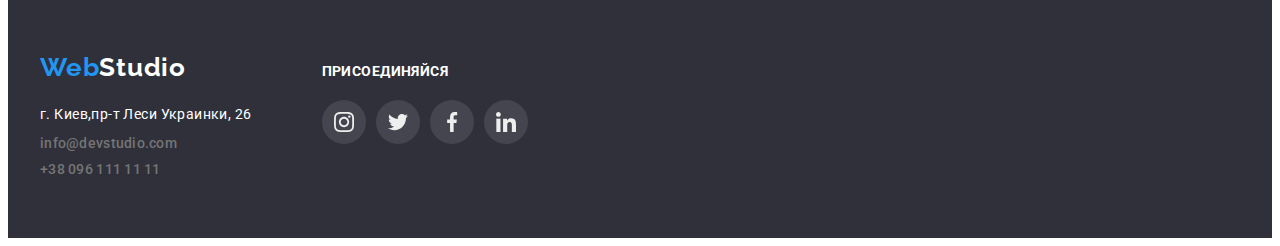
==== commit f79a424e: "First commit" ====
--- a/portfolio.html
+++ b/portfolio.html
@@ -30,14 +30,13 @@
     </nav>
     <ul class="contact list">
         <li class="contact-list-item">  
-            <svg class="mail-svg" width="16" height="12">
-            <use href="./img/sprate-svg.svg#email"></use></svg>
-        <a class="contact-mail link" href="mailto:info@devstudio.com">info@devstudio.com</a></li>
+            
+        <a class="contact-mail link" href="mailto:info@devstudio.com"><svg class="mail-svg" width="16" height="12">
+          <use href="./img/sprate-svg.svg#email"></use></svg>info@devstudio.com</a></li>
         <li class="contact-list-item"> 
-            <svg class="tel-svg" width="10" height="16">
-            <use href="./img/sprate-svg.svg#telefon"></use>
-            </svg>
-            <a class="contact-number link" href="tel:+380961111111">+38 096 111 11 11</a>
+            <a class="contact-number link" href="tel:+380961111111"><svg class="tel-svg" width="10" height="16">
+              <use href="./img/sprate-svg.svg#telefon"></use>
+              </svg>+38 096 111 11 11</a>
         </li>
     </ul>
     </div>
@@ -134,7 +133,8 @@
     </section>
   </main>
   <footer class="section-footer">
-    <div class="conteiner conteiner-footer">
+    <div class="conteiner-footer conteiner">
+        <div class="footer-logo-addres">
     <a class="footer-logo link" href="/" lang="en">
         <span class="main-logo">Web</span>Studio
     </a>
@@ -147,7 +147,7 @@
         </ul>
     </address>
     </div>
-    <div class="conteiner footer-social">
+    <div class="footer-social">
     <p class="text-footer">ПРИСОЕДИНЯЙСЯ</p>
     <ul class="footer-social-item list">
         <li> <a class="social-footer" href=""><svg class="social-footer-icon" width="20" height="20"><use href="./img/sprate-svg.svg#instagram"></use></svg>
@@ -163,6 +163,7 @@
         </a></li>  
     </ul>
     </div>
+</div>
 </footer>
 </body>
 </html>--- a/css/styles.css
+++ b/css/styles.css
@@ -64,8 +64,6 @@
 /*=======HEADER=======*/
 
 .header {
-/*padding-top: 24px;
-padding-bottom: 25px;*/
 height: 80px;;
 border: 1px solid #ECECEC;
 }
@@ -415,8 +413,8 @@
   padding-right: 32px;
   border-radius: 4px;
 }
-.client-items :hover,
-.client-items :focus {
+.client-items:hover,
+.client-items:focus {
 fill: var(--color-accent);
 }
 
@@ -427,7 +425,7 @@
 height: 92px;
 }
 
-.client-items :hover,
+.client-items:hover,
 .client-items:focus {
 border: var(--color-accent);
 }
@@ -596,6 +594,6 @@
 display: block;
 }
 
-.work-example :hover,
-.work-example :focus {
+.work-example:hover,
+.work-example:focus {
 box-shadow: 0px 1px 1px rgba(0, 0, 0, 0.12), 0px 4px 4px rgba(0, 0, 0, 0.06), 1px 4px 6px rgba(0, 0, 0, 0.16);}